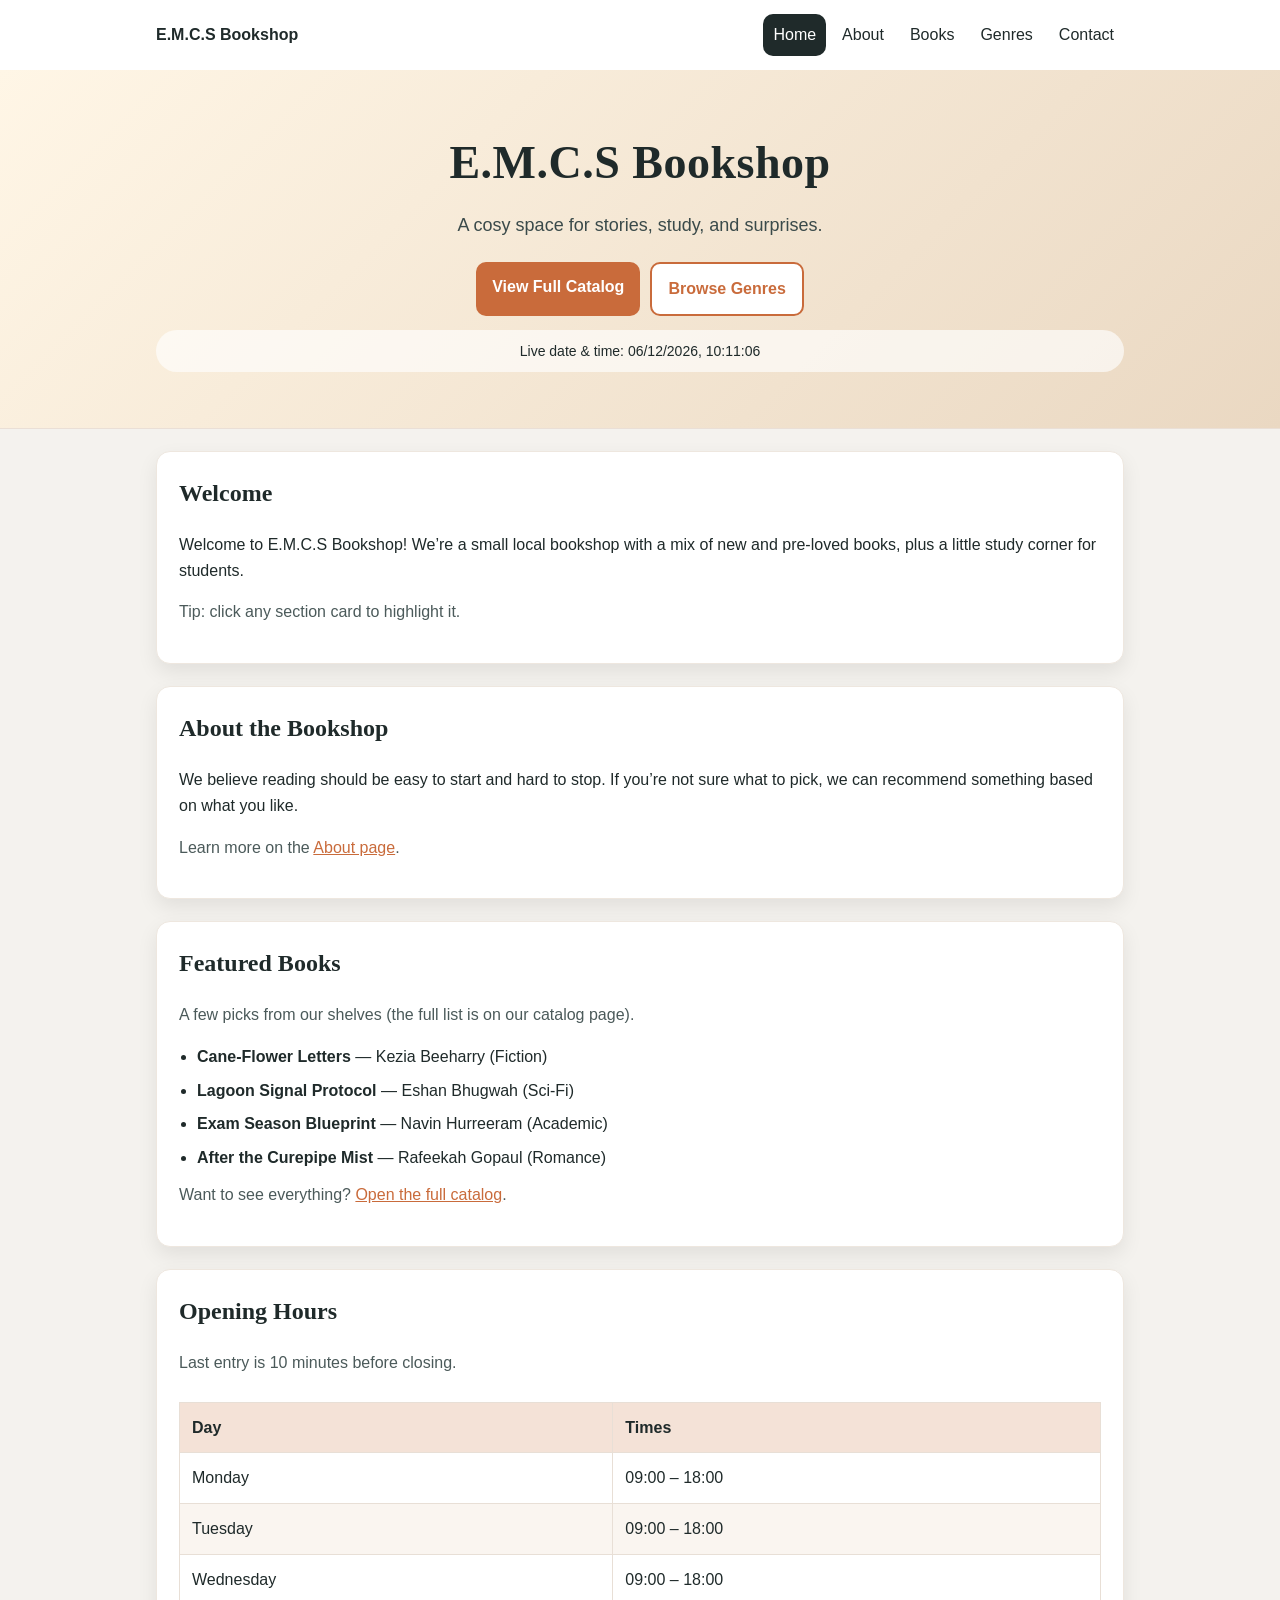
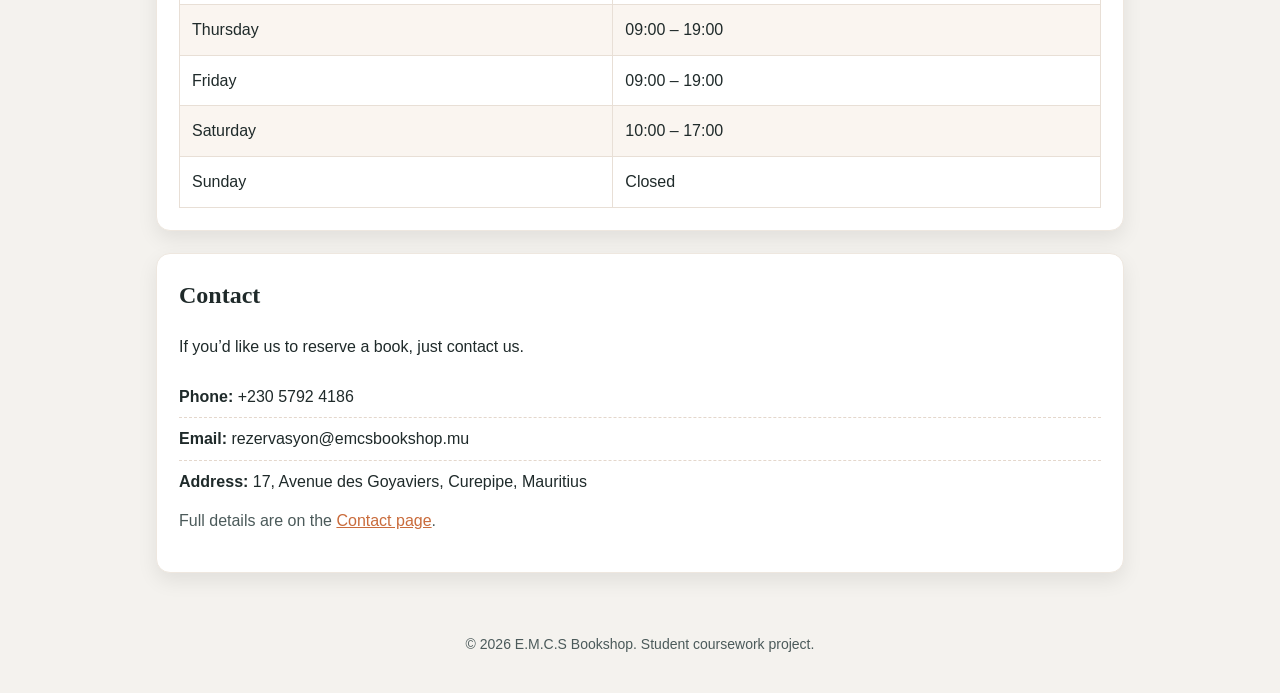
==== index.html @ d94c0390 "Add HTML pages for About, Books, Contact, and Genres; implement catalog XML and XSLT for book listin" ====
<!doctype html>
<html lang="en-MU">
  <head>
    <meta charset="UTF-8" />
    <meta name="viewport" content="width=device-width, initial-scale=1.0" />
    <title>E.M.C.S Bookshop | Home</title>
    <link rel="stylesheet" href="style.css" />
  </head>
  <body>
    <header class="site-header">
      <div class="container">
        <nav class="nav" aria-label="Main navigation">
          <a class="brand" href="index.html">E.M.C.S Bookshop</a>

          <ul class="nav-links">
            <li><a class="active" href="index.html">Home</a></li>
            <li><a href="about.html">About</a></li>
            <li><a href="books.html">Books</a></li>
            <li><a href="genres.html">Genres</a></li>
            <li><a href="contact.html">Contact</a></li>
          </ul>
        </nav>
      </div>

      <div class="hero">
        <div class="container">
          <h1>E.M.C.S Bookshop</h1>
          <p class="tagline">A cosy space for stories, study, and surprises.</p>

          <div class="hero-actions">
            <div class="hero-buttons">
              <a class="btn" href="menu.xml">View Full Catalog</a>
              <a class="btn btn-outline" href="genres.html">Browse Genres</a>
            </div>

            <p class="live-time">
              Live date &amp; time: <span id="liveTime">Loading...</span>
            </p>
          </div>
        </div>
      </div>
    </header>

    <main class="container">
      <section class="card" id="intro">
        <h2>Welcome</h2>
        <p>
          Welcome to E.M.C.S Bookshop! We’re a small local bookshop with a mix
          of new and pre-loved books, plus a little study corner for students.
        </p>
        <p class="section-note">Tip: click any section card to highlight it.</p>
      </section>

      <section class="card" id="about-preview">
        <h2>About the Bookshop</h2>
        <p>
          We believe reading should be easy to start and hard to stop. If you’re
          not sure what to pick, we can recommend something based on what you
          like.
        </p>
        <p class="section-note">
          Learn more on the <a href="about.html">About page</a>.
        </p>
      </section>

      <section class="card" id="featured">
        <h2>Featured Books</h2>
        <p class="section-note">
          A few picks from our shelves (the full list is on our catalog page).
        </p>

        <ul class="preview-list">
          <li>
            <strong>Cane‑Flower Letters</strong> — Kezia Beeharry (Fiction)
          </li>
          <li>
            <strong>Lagoon Signal Protocol</strong> — Eshan Bhugwah (Sci‑Fi)
          </li>
          <li>
            <strong>Exam Season Blueprint</strong> — Navin Hurreeram (Academic)
          </li>
          <li>
            <strong>After the Curepipe Mist</strong> — Rafeekah Gopaul (Romance)
          </li>
        </ul>

        <p class="section-note">
          Want to see everything? <a href="menu.xml">Open the full catalog</a>.
        </p>
      </section>

      <section class="card" id="hours">
        <h2>Opening Hours</h2>
        <p class="section-note">Last entry is 10 minutes before closing.</p>

        <div class="table-wrap">
          <table id="hoursTable">
            <thead>
              <tr>
                <th>Day</th>
                <th>Times</th>
              </tr>
            </thead>
            <tbody>
              <tr>
                <td>Monday</td>
                <td>09:00 – 18:00</td>
              </tr>
              <tr>
                <td>Tuesday</td>
                <td>09:00 – 18:00</td>
              </tr>
              <tr>
                <td>Wednesday</td>
                <td>09:00 – 18:00</td>
              </tr>
              <tr>
                <td>Thursday</td>
                <td>09:00 – 19:00</td>
              </tr>
              <tr>
                <td>Friday</td>
                <td>09:00 – 19:00</td>
              </tr>
              <tr>
                <td>Saturday</td>
                <td>10:00 – 17:00</td>
              </tr>
              <tr>
                <td>Sunday</td>
                <td>Closed</td>
              </tr>
            </tbody>
          </table>
        </div>
      </section>

      <section class="card" id="contact">
        <h2>Contact</h2>
        <p>If you’d like us to reserve a book, just contact us.</p>

        <ul class="contact-list">
          <li><strong>Phone:</strong> +230 5792 4186</li>
          <li><strong>Email:</strong> rezervasyon@emcsbookshop.mu</li>
          <li>
            <strong>Address:</strong> 17, Avenue des Goyaviers, Curepipe,
            Mauritius
          </li>
        </ul>

        <p class="section-note">
          Full details are on the <a href="contact.html">Contact page</a>.
        </p>
      </section>
    </main>

    <button
      id="backToTop"
      class="back-to-top"
      type="button"
      title="Back to top"
    >
      Back to top
    </button>

    <footer class="footer">
      <div class="container">
        <p>© 2026 E.M.C.S Bookshop. Student coursework project.</p>
      </div>
    </footer>

    <script src="script.js"></script>
  </body>
</html>
---- style.css ----
/*
  style.css
  Simple, student-friendly styling for the coursework website.
*/

* {
  box-sizing: border-box;
}

body {
  margin: 0;
  font-family: Arial, Helvetica, sans-serif;
  background: #f4f2ee;
  color: #1f2a2a;
  line-height: 1.6;
}

h1,
h2 {
  font-family: Georgia, "Times New Roman", serif;
}

a {
  color: #c96b3b;
}

a:hover {
  text-decoration: none;
}

.container {
  max-width: 1000px;
  margin: 0 auto;
  padding: 0 16px;
}

/* HEADER + NAVIGATION */
.site-header {
  background: #ffffff;
  border-bottom: 1px solid #eadfd6;
}

.nav {
  display: flex;
  align-items: center;
  justify-content: space-between;
  gap: 16px;
  padding: 14px 0;
}

.brand {
  font-weight: bold;
  text-decoration: none;
  color: #1f2a2a;
}

.nav-links {
  list-style: none;
  padding: 0;
  margin: 0;
  display: flex;
  flex-wrap: wrap;
  gap: 6px;
  justify-content: center;
}

.nav-links a {
  display: block;
  padding: 8px 10px;
  border-radius: 10px;
  text-decoration: none;
  color: #1f2a2a;
  transition:
    background 0.2s ease,
    color 0.2s ease;
}

.nav-links a:hover {
  background: #f1e6db;
}

.nav-links a.active {
  background: #1f2a2a;
  color: #ffffff;
}

/* HERO */
.hero {
  padding: 56px 0;
  text-align: center;
  background: linear-gradient(135deg, #fff6e6, #ead8c2);
}

.hero h1 {
  margin: 0;
  font-size: 46px;
  letter-spacing: 0.5px;
}

.hero.hero-small {
  padding: 34px 0;
}

.hero.hero-small h1 {
  font-size: 34px;
}

.tagline {
  max-width: 560px;
  margin: 12px auto 22px;
  font-size: 18px;
  color: #3a4a4a;
}

.hero-actions {
  margin-top: 10px;
}

.hero-buttons {
  display: flex;
  flex-wrap: wrap;
  gap: 10px;
  justify-content: center;
}

.live-time {
  margin: 14px 0 0;
  padding: 10px 14px;
  border-radius: 999px;
  background: rgba(255, 255, 255, 0.65);
  font-size: 14px;
}

/* CARDS / SECTIONS */
.card {
  background: #ffffff;
  border-radius: 14px;
  padding: 22px;
  margin: 22px 0;
  border: 1px solid #eee7df;
  box-shadow: 0 8px 20px rgba(0, 0, 0, 0.08);
  transition:
    transform 0.15s ease,
    box-shadow 0.15s ease;
}

.card-highlight {
  border-color: #c96b3b;
  box-shadow: 0 10px 24px rgba(201, 107, 59, 0.18);
}

.card:hover {
  transform: translateY(-2px);
  box-shadow: 0 10px 24px rgba(0, 0, 0, 0.1);
  cursor: pointer;
}

.card h2 {
  margin-top: 0;
}

.section-note {
  margin-top: 6px;
  color: #4b5a5a;
}

/* MENU PREVIEW LIST */
.preview-list {
  margin: 12px 0;
  padding-left: 18px;
}

.preview-list li {
  margin: 8px 0;
}

/* SIMPLE LISTS (used on About/Genres pages) */
.simple-list {
  margin: 10px 0 0;
  padding-left: 18px;
}

.simple-list li {
  margin: 6px 0;
}

.genre-bullets {
  margin: 12px 0 0;
  padding-left: 18px;
}

.genre-bullets li {
  margin: 10px 0;
}

/* CONTACT */
.contact-list {
  list-style: none;
  padding: 0;
  margin: 10px 0 0;
}

.contact-list li {
  padding: 8px 0;
  border-bottom: 1px dashed #e4d7cc;
}

.contact-list li:last-child {
  border-bottom: none;
}

/* BUTTONS */
.btn {
  display: inline-block;
  padding: 12px 16px;
  border: none;
  border-radius: 10px;
  background: #c96b3b;
  color: #ffffff;
  font-weight: bold;
  cursor: pointer;
  text-decoration: none;
  transition:
    background 0.2s ease,
    transform 0.1s ease;
}

.btn:hover {
  background: #b55f33;
}

.btn:active {
  transform: translateY(1px);
}

.btn-outline {
  background: #ffffff;
  color: #c96b3b;
  border: 2px solid #c96b3b;
}

.btn-outline:hover {
  background: #fff3ea;
}

.button-row {
  display: flex;
  flex-wrap: wrap;
  gap: 10px;
  margin-top: 12px;
}

/* TABLE */
.table-wrap {
  overflow-x: auto;
}

table {
  width: 100%;
  border-collapse: collapse;
  margin-top: 10px;
}

thead th {
  background: #f4e2d7;
}

th,
td {
  border: 1px solid #e8dfd6;
  padding: 12px;
  text-align: left;
}

tbody tr:nth-child(even) {
  background: #faf5f0;
}

tbody tr:hover {
  background: #f1e6db;
}

/* FOOTER */
.footer {
  padding: 24px 0;
  text-align: center;
  color: #4b5a5a;
  font-size: 14px;
}

/* BACK TO TOP BUTTON */
.back-to-top {
  position: fixed;
  right: 18px;
  bottom: 18px;
  padding: 12px 14px;
  border-radius: 999px;
  border: none;
  background: #1f2a2a;
  color: #ffffff;
  cursor: pointer;
  display: none; /* JS will show it when scrolling */
  box-shadow: 0 8px 16px rgba(0, 0, 0, 0.2);
}

.back-to-top:hover {
  background: #2d3a3a;
}

/* Small screen tweaks */
@media (max-width: 520px) {
  .hero h1 {
    font-size: 38px;
  }
}
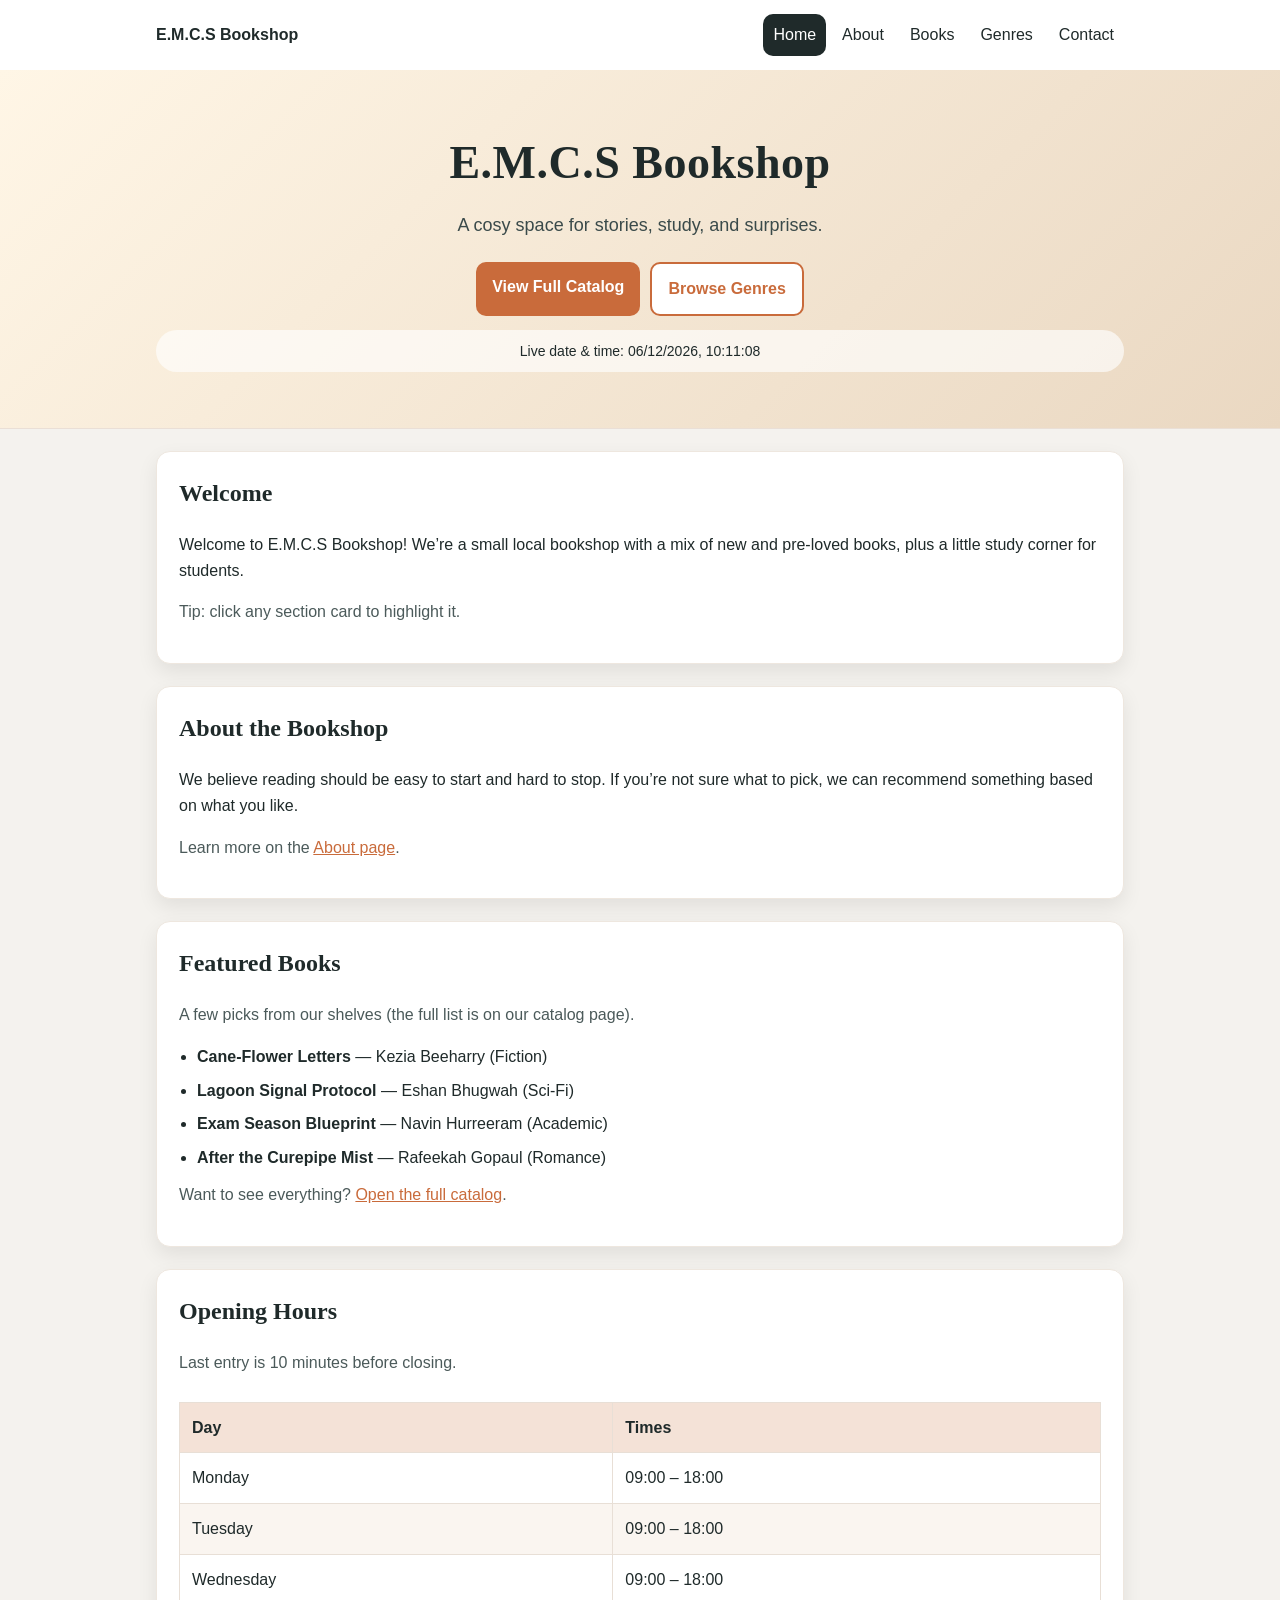
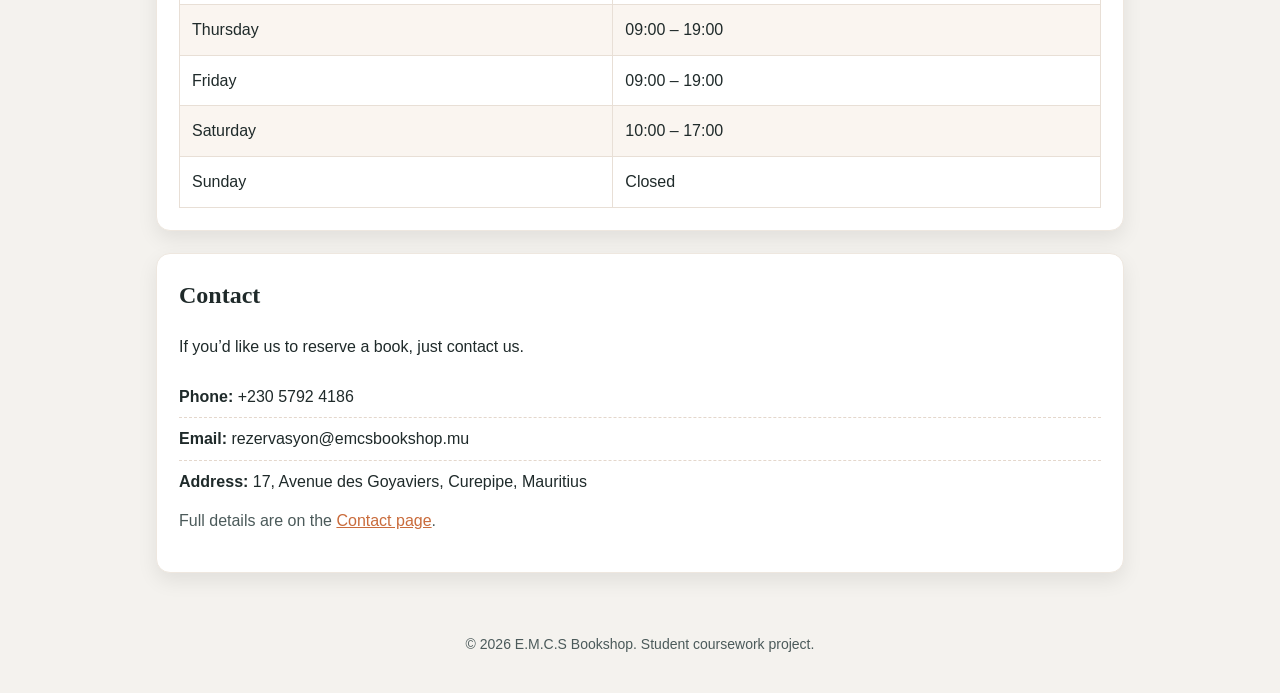
==== commit c500ec11: "Enhance styling and layout for About, Books, Contact, Genres, and Home pages; update live time displ" ====
--- a/index.html
+++ b/index.html
@@ -5,6 +5,38 @@
     <meta name="viewport" content="width=device-width, initial-scale=1.0" />
     <title>E.M.C.S Bookshop | Home</title>
     <link rel="stylesheet" href="style.css" />
+    <style>
+      * {
+        box-sizing: border-box;
+      }
+
+      body {
+        margin: 0;
+        font-family: Arial, Helvetica, sans-serif;
+        background: #f4f2ee;
+        color: #1f2a2a;
+        line-height: 1.6;
+      }
+
+      h1,
+      h2 {
+        font-family: Georgia, "Times New Roman", serif;
+      }
+
+      a {
+        color: #c96b3b;
+      }
+
+      a:hover {
+        text-decoration: none;
+      }
+
+      .container {
+        max-width: 1000px;
+        margin: 0 auto;
+        padding: 0 16px;
+      }
+    </style>
   </head>
   <body>
     <header class="site-header">
@@ -33,8 +65,18 @@
               <a class="btn btn-outline" href="genres.html">Browse Genres</a>
             </div>
 
-            <p class="live-time">
-              Live date &amp; time: <span id="liveTime">Loading...</span>
+            <p
+              class="live-time"
+              style="
+                margin: 14px 0 0;
+                padding: 10px 14px;
+                border-radius: 999px;
+                background: rgba(255, 255, 255, 0.65);
+                font-size: 14px;
+              "
+            >
+              Live date &amp; time:
+              <span id="liveTime">Loading...</span>
             </p>
           </div>
         </div>
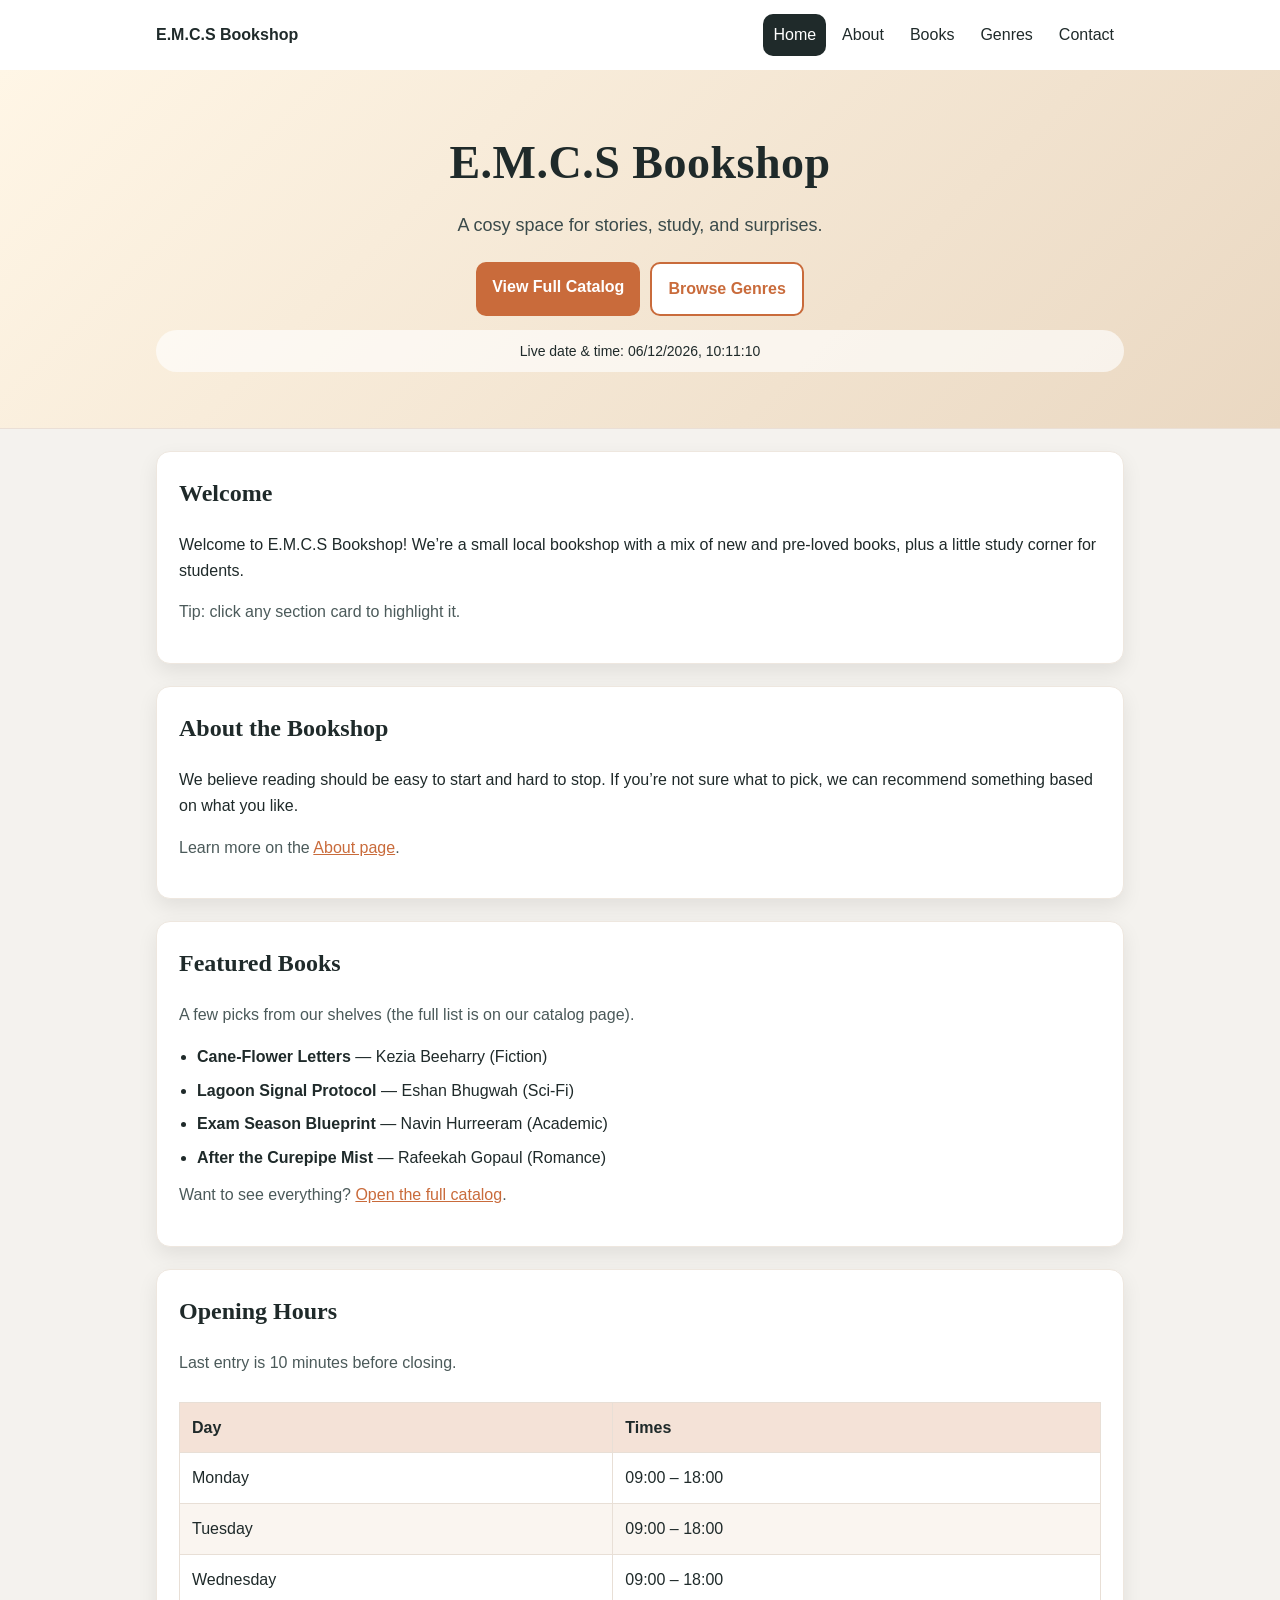
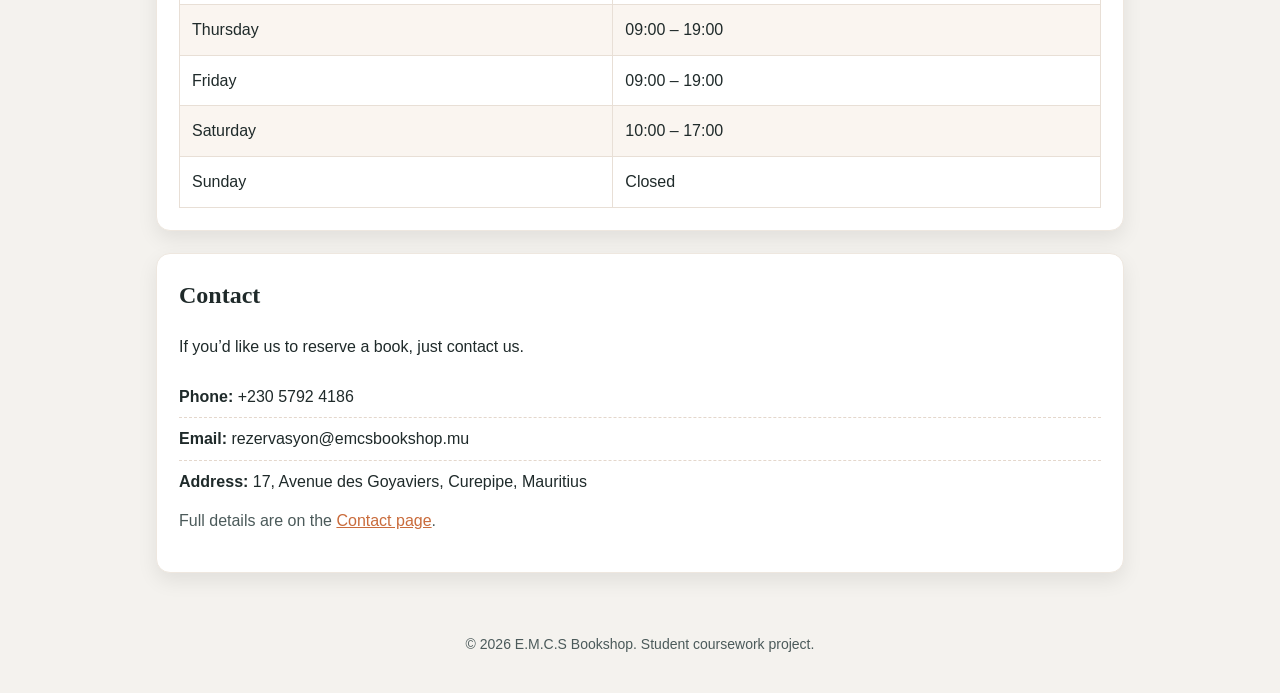
==== commit 73b32984: "removed some comments" ====
--- a/index.html
+++ b/index.html
@@ -110,7 +110,6 @@
         <p class="section-note">
           A few picks from our shelves (the full list is on our catalog page).
         </p>
-
         <ul class="preview-list">
           <li>
             <strong>Cane‑Flower Letters</strong> — Kezia Beeharry (Fiction)
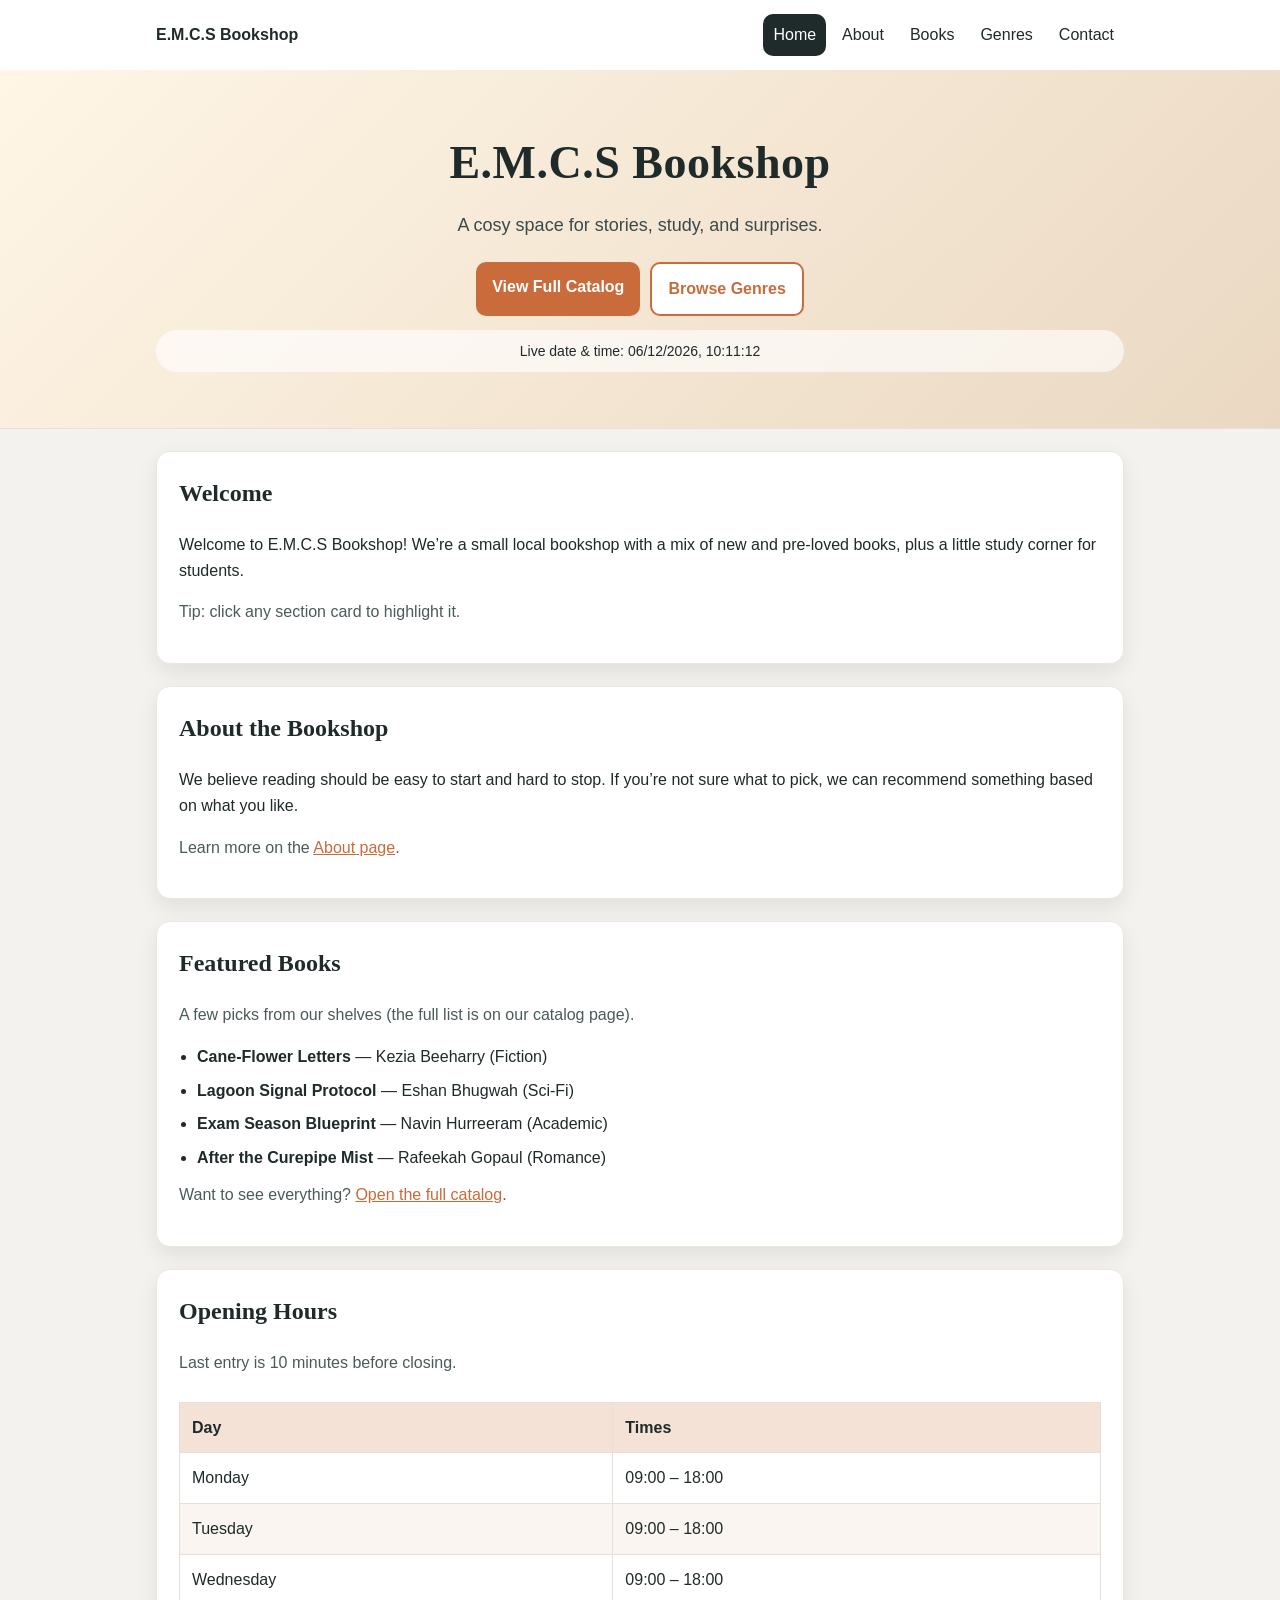
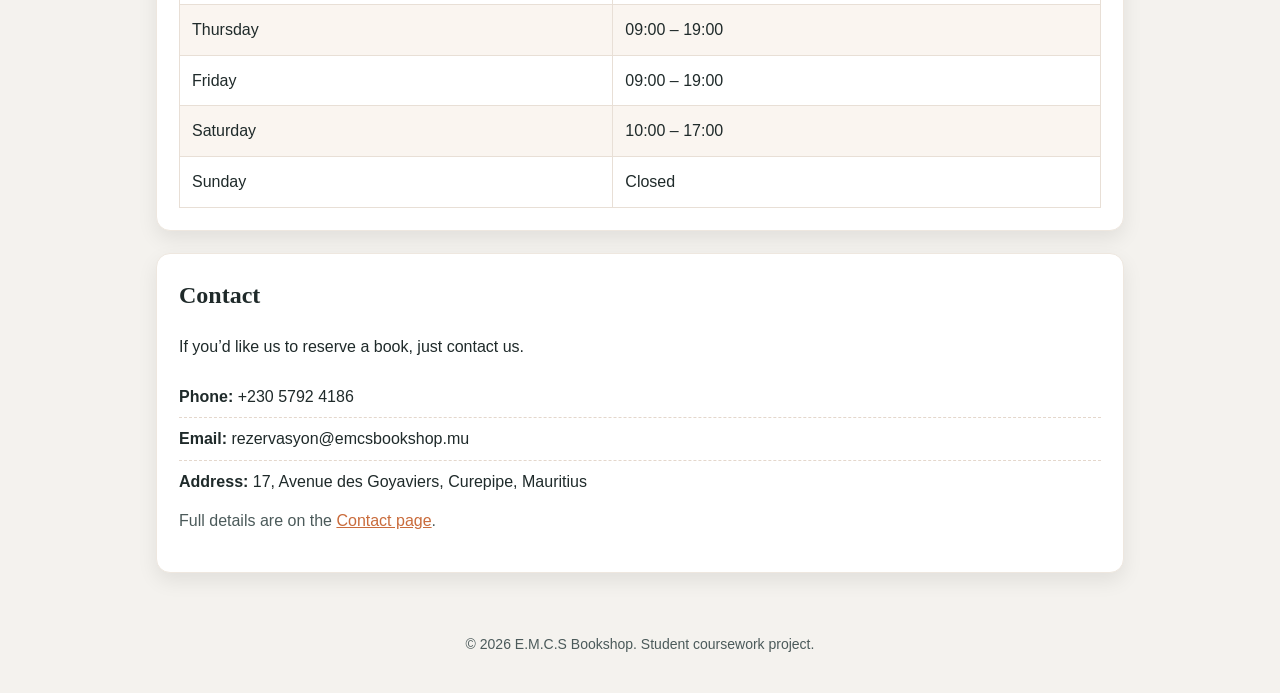
==== commit a2036f4b: "Remove unnecessary comment from menu.xsl; add spacing in index.html for improved styling" ====
--- a/index.html
+++ b/index.html
@@ -35,6 +35,7 @@
         max-width: 1000px;
         margin: 0 auto;
         padding: 0 16px;
+        
       }
     </style>
   </head>
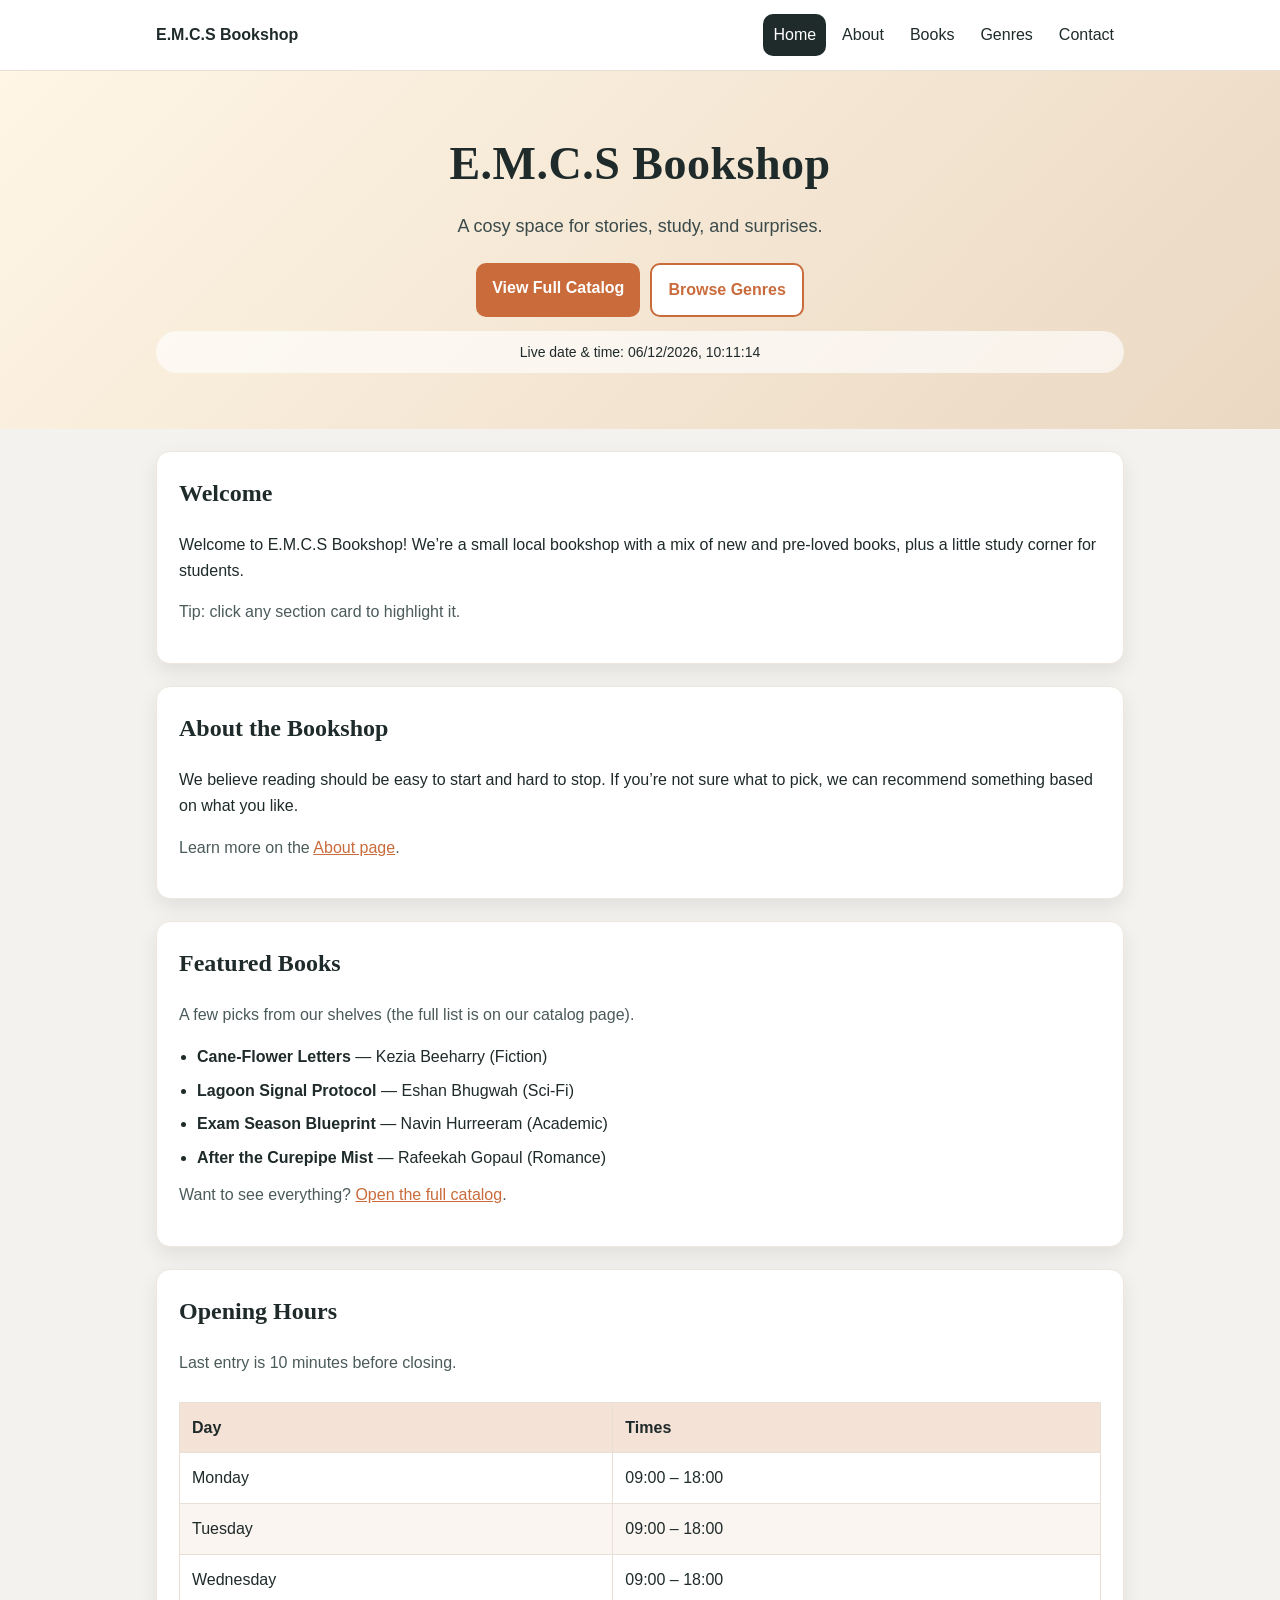
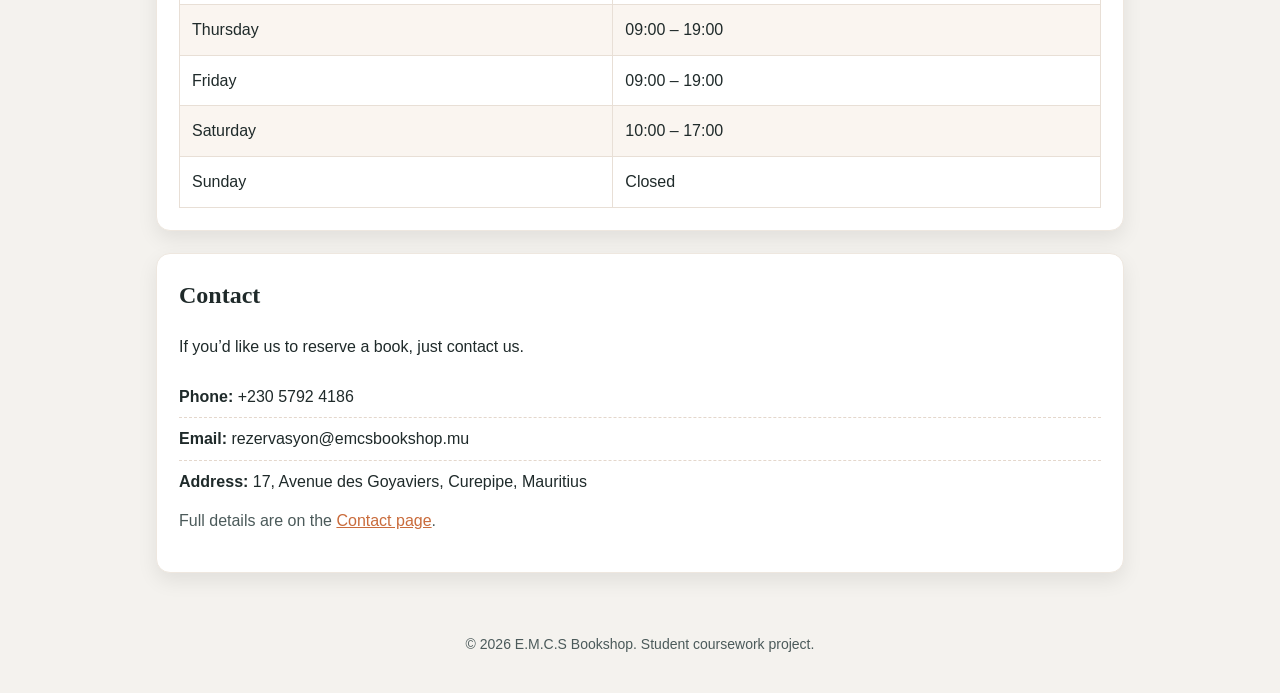
==== commit 4622b278: "Refactor HTML structure for About, Books, Contact, and Genres pages; enhance CSS for sticky navigati" ====
--- a/index.html
+++ b/index.html
@@ -54,35 +54,35 @@
           </ul>
         </nav>
       </div>
-
-      <div class="hero">
-        <div class="container">
-          <h1>E.M.C.S Bookshop</h1>
-          <p class="tagline">A cosy space for stories, study, and surprises.</p>
-
-          <div class="hero-actions">
-            <div class="hero-buttons">
-              <a class="btn" href="menu.xml">View Full Catalog</a>
-              <a class="btn btn-outline" href="genres.html">Browse Genres</a>
-            </div>
-
-            <p
-              class="live-time"
-              style="
-                margin: 14px 0 0;
-                padding: 10px 14px;
-                border-radius: 999px;
-                background: rgba(255, 255, 255, 0.65);
-                font-size: 14px;
-              "
-            >
-              Live date &amp; time:
-              <span id="liveTime">Loading...</span>
-            </p>
+    </header>
+
+    <div class="hero">
+      <div class="container">
+        <h1>E.M.C.S Bookshop</h1>
+        <p class="tagline">A cosy space for stories, study, and surprises.</p>
+
+        <div class="hero-actions">
+          <div class="hero-buttons">
+            <a class="btn" href="menu.xml">View Full Catalog</a>
+            <a class="btn btn-outline" href="genres.html">Browse Genres</a>
           </div>
+
+          <p
+            class="live-time"
+            style="
+              margin: 14px 0 0;
+              padding: 10px 14px;
+              border-radius: 999px;
+              background: rgba(255, 255, 255, 0.65);
+              font-size: 14px;
+            "
+          >
+            Live date &amp; time:
+            <span id="liveTime">Loading...</span>
+          </p>
         </div>
       </div>
-    </header>
+    </div>
 
     <main class="container">
       <section class="card" id="intro">
--- a/style.css
+++ b/style.css
@@ -36,8 +36,18 @@
 
 /* HEADER + NAVIGATION */
 .site-header {
+  position: sticky;
+  top: 0;
+  z-index: 1000;
   background: #ffffff;
   border-bottom: 1px solid #eadfd6;
+}
+
+/* Sticky navbar for the XML catalog page (menu.xml via menu.xsl) */
+.topbar {
+  position: sticky;
+  top: 0;
+  z-index: 1000;
 }
 
 .nav {
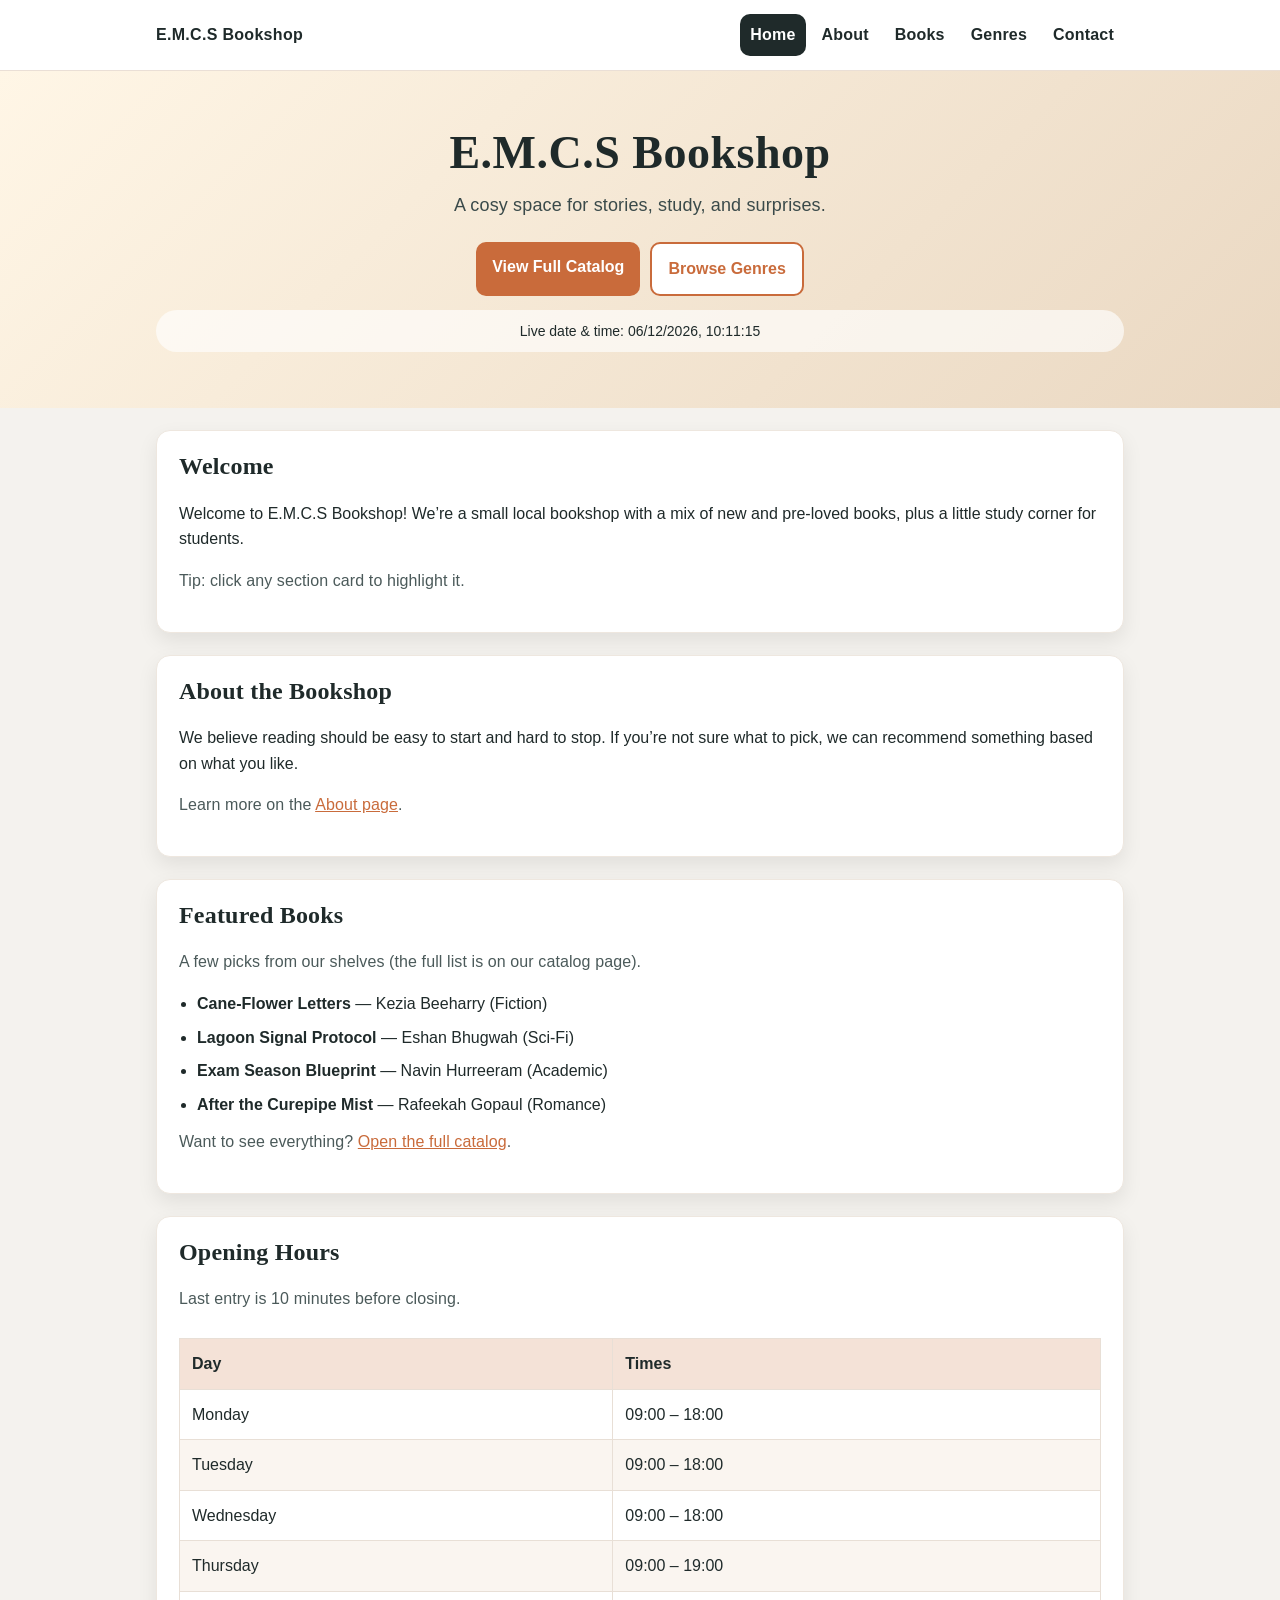
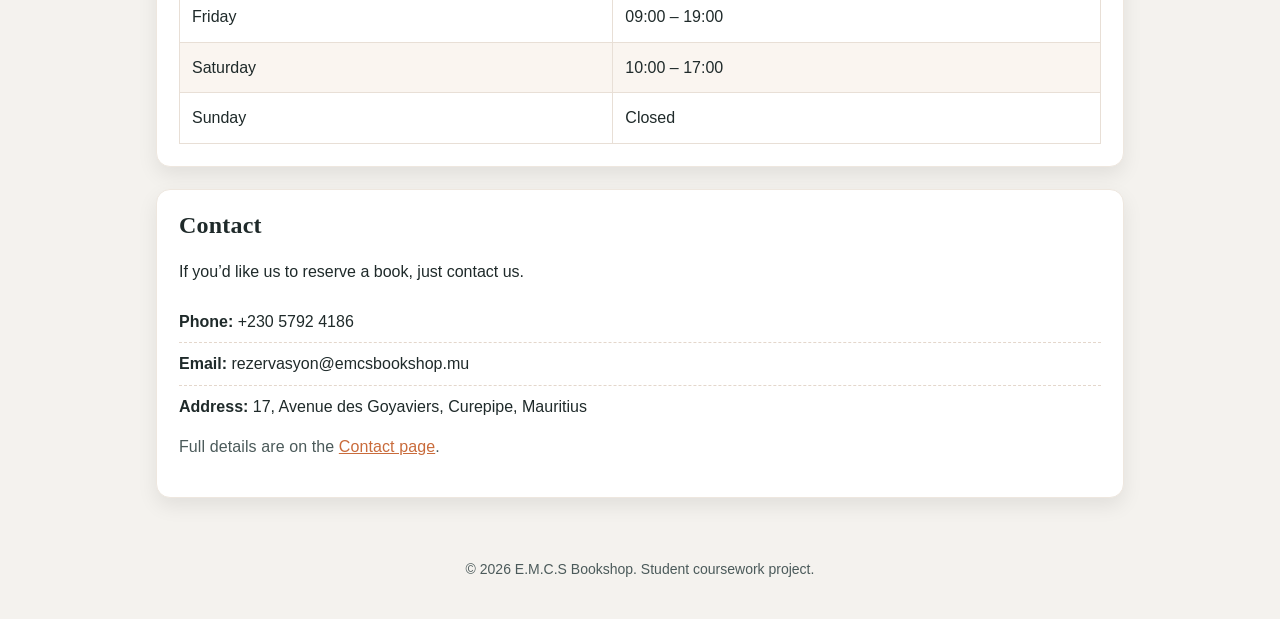
==== commit e341cae3: "Enhance CSS styling for improved typography and layout; optimize text rendering and add letter-spaci" ====
--- a/index.html
+++ b/index.html
@@ -35,7 +35,6 @@
         max-width: 1000px;
         margin: 0 auto;
         padding: 0 16px;
-        
       }
     </style>
   </head>
--- a/style.css
+++ b/style.css
@@ -13,11 +13,17 @@
   background: #f4f2ee;
   color: #1f2a2a;
   line-height: 1.6;
+  text-rendering: optimizeLegibility;
+  -webkit-font-smoothing: antialiased;
+  -moz-osx-font-smoothing: grayscale;
 }
 
 h1,
 h2 {
   font-family: Georgia, "Times New Roman", serif;
+  font-weight: 700;
+  line-height: 1.15;
+  letter-spacing: 0.35px;
 }
 
 a {
@@ -62,6 +68,7 @@
   font-weight: bold;
   text-decoration: none;
   color: #1f2a2a;
+  letter-spacing: 0.3px;
 }
 
 .nav-links {
@@ -80,6 +87,8 @@
   border-radius: 10px;
   text-decoration: none;
   color: #1f2a2a;
+  font-weight: 600;
+  letter-spacing: 0.2px;
   transition:
     background 0.2s ease,
     color 0.2s ease;
@@ -92,6 +101,12 @@
 .nav-links a.active {
   background: #1f2a2a;
   color: #ffffff;
+  font-weight: 700;
+}
+
+.top-links a {
+  font-weight: 600;
+  letter-spacing: 0.2px;
 }
 
 /* HERO */
@@ -120,6 +135,7 @@
   margin: 12px auto 22px;
   font-size: 18px;
   color: #3a4a4a;
+  letter-spacing: 0.15px;
 }
 
 .hero-actions {
@@ -167,11 +183,14 @@
 
 .card h2 {
   margin-top: 0;
+  font-size: 24px;
+  letter-spacing: 0.2px;
 }
 
 .section-note {
   margin-top: 6px;
   color: #4b5a5a;
+  letter-spacing: 0.1px;
 }
 
 /* MENU PREVIEW LIST */
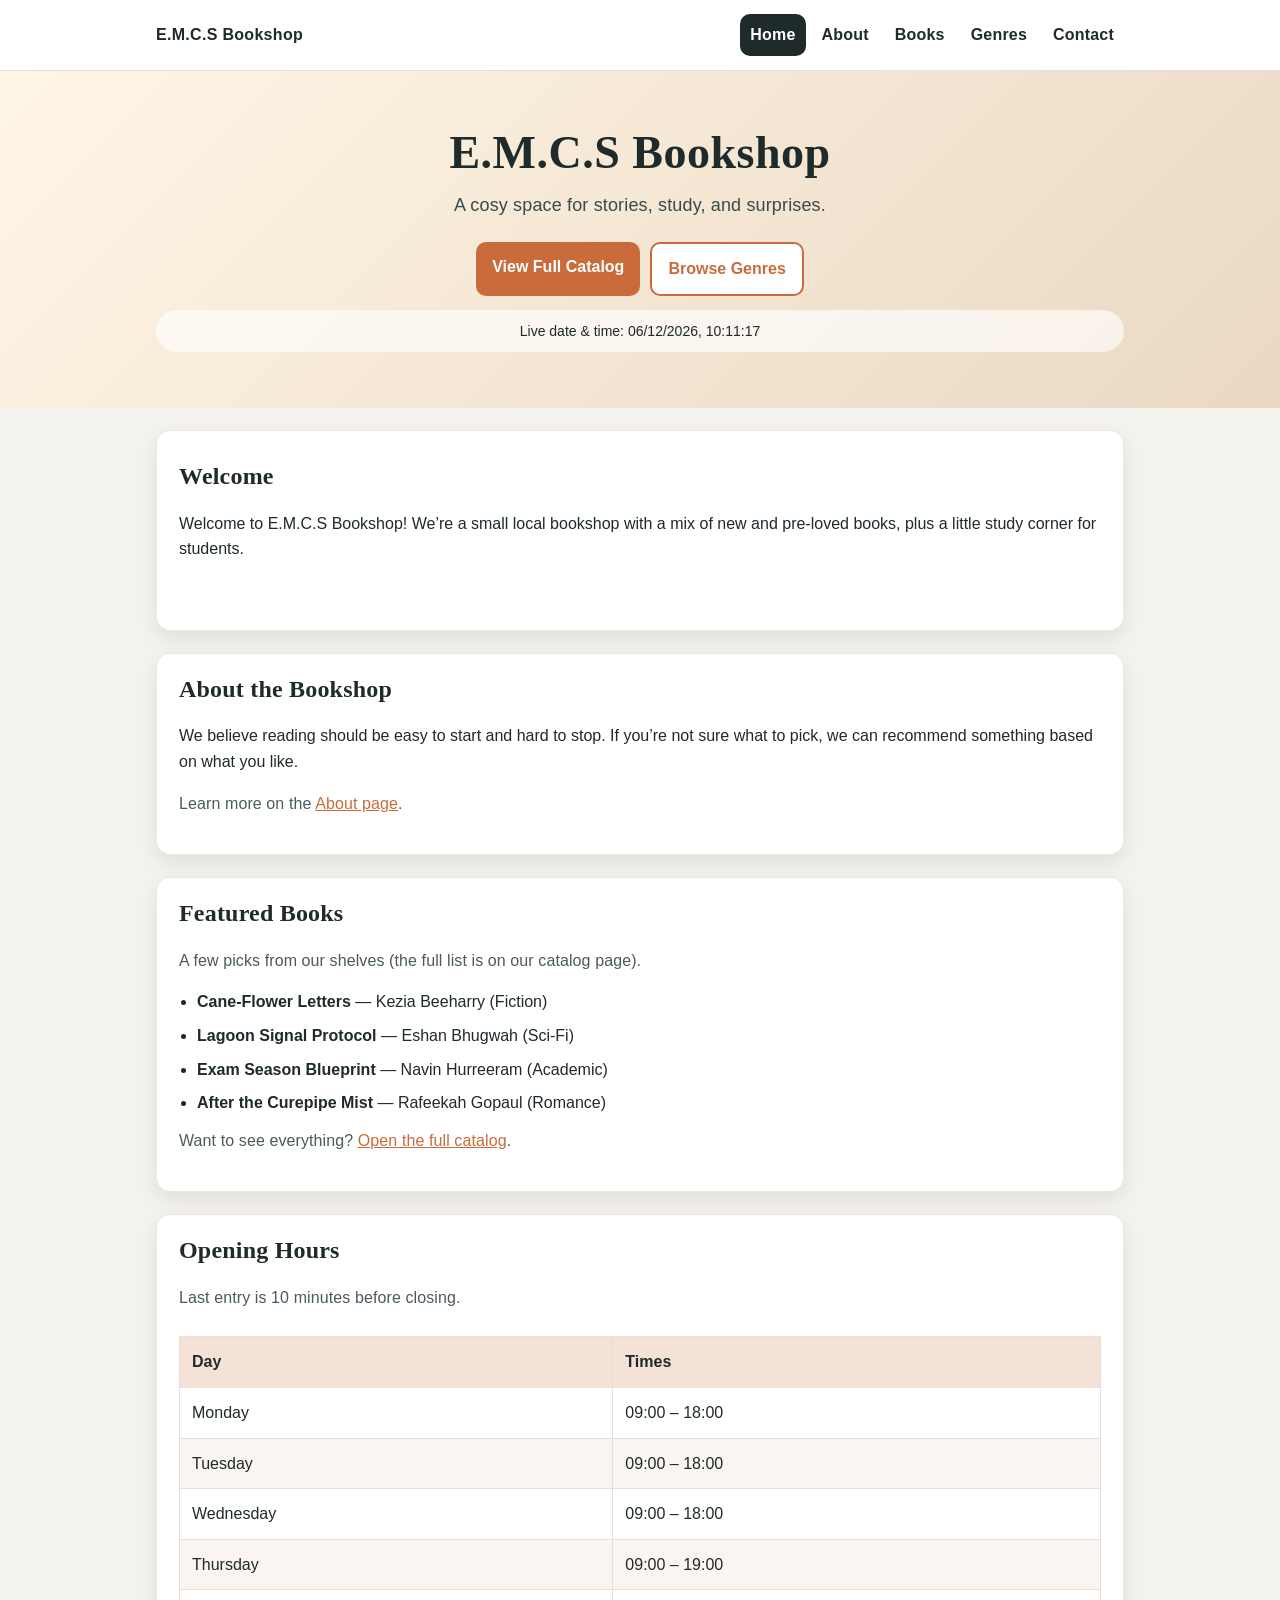
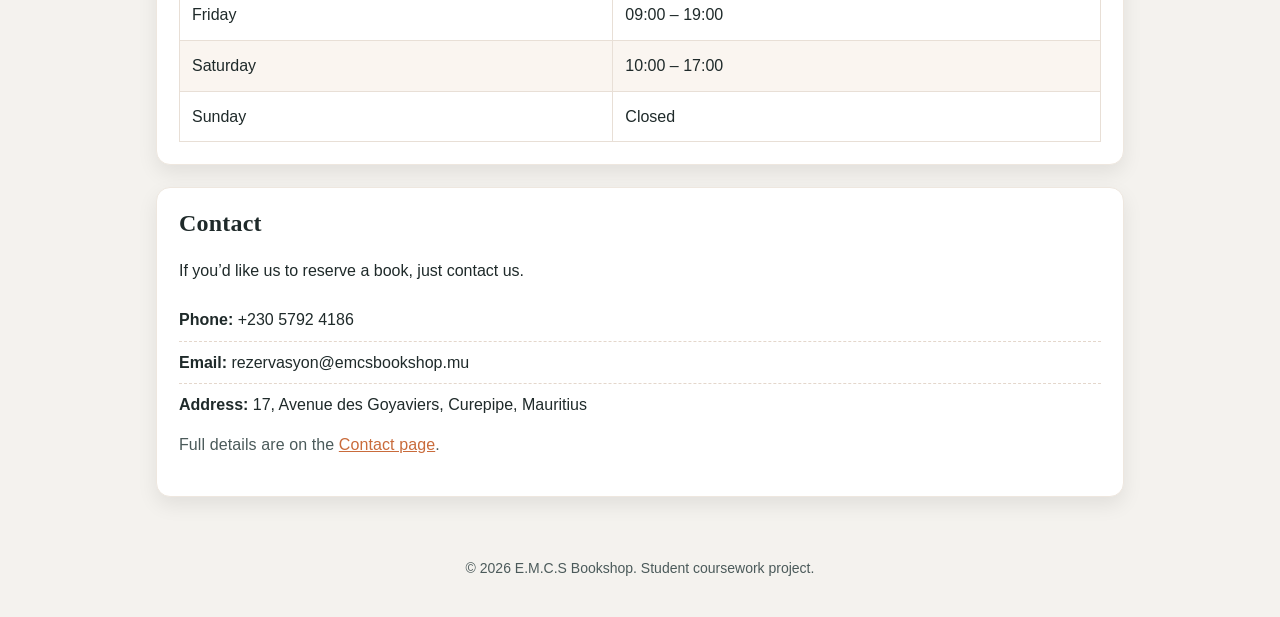
==== commit 920cf9c9: "Refactor HTML structure and CSS classes for improved navigation and layout; remove unused styles and" ====
--- a/index.html
+++ b/index.html
@@ -65,7 +65,7 @@
             <a class="btn" href="menu.xml">View Full Catalog</a>
             <a class="btn btn-outline" href="genres.html">Browse Genres</a>
           </div>
-
+          <!-- inline css -->
           <p
             class="live-time"
             style="
@@ -85,12 +85,13 @@
 
     <main class="container">
       <section class="card" id="intro">
-        <h2>Welcome</h2>
-        <p>
+        <h2 style="padding-top: 10px">Welcome</h2>
+        <!-- Inline CSS -->
+        <p style="padding-bottom: 30px;">
           Welcome to E.M.C.S Bookshop! We’re a small local bookshop with a mix
           of new and pre-loved books, plus a little study corner for students.
         </p>
-        <p class="section-note">Tip: click any section card to highlight it.</p>
+        <!-- <p class="section-note">Tip: click any section card to highlight it.</p> -->
       </section>
 
       <section class="card" id="about-preview">
